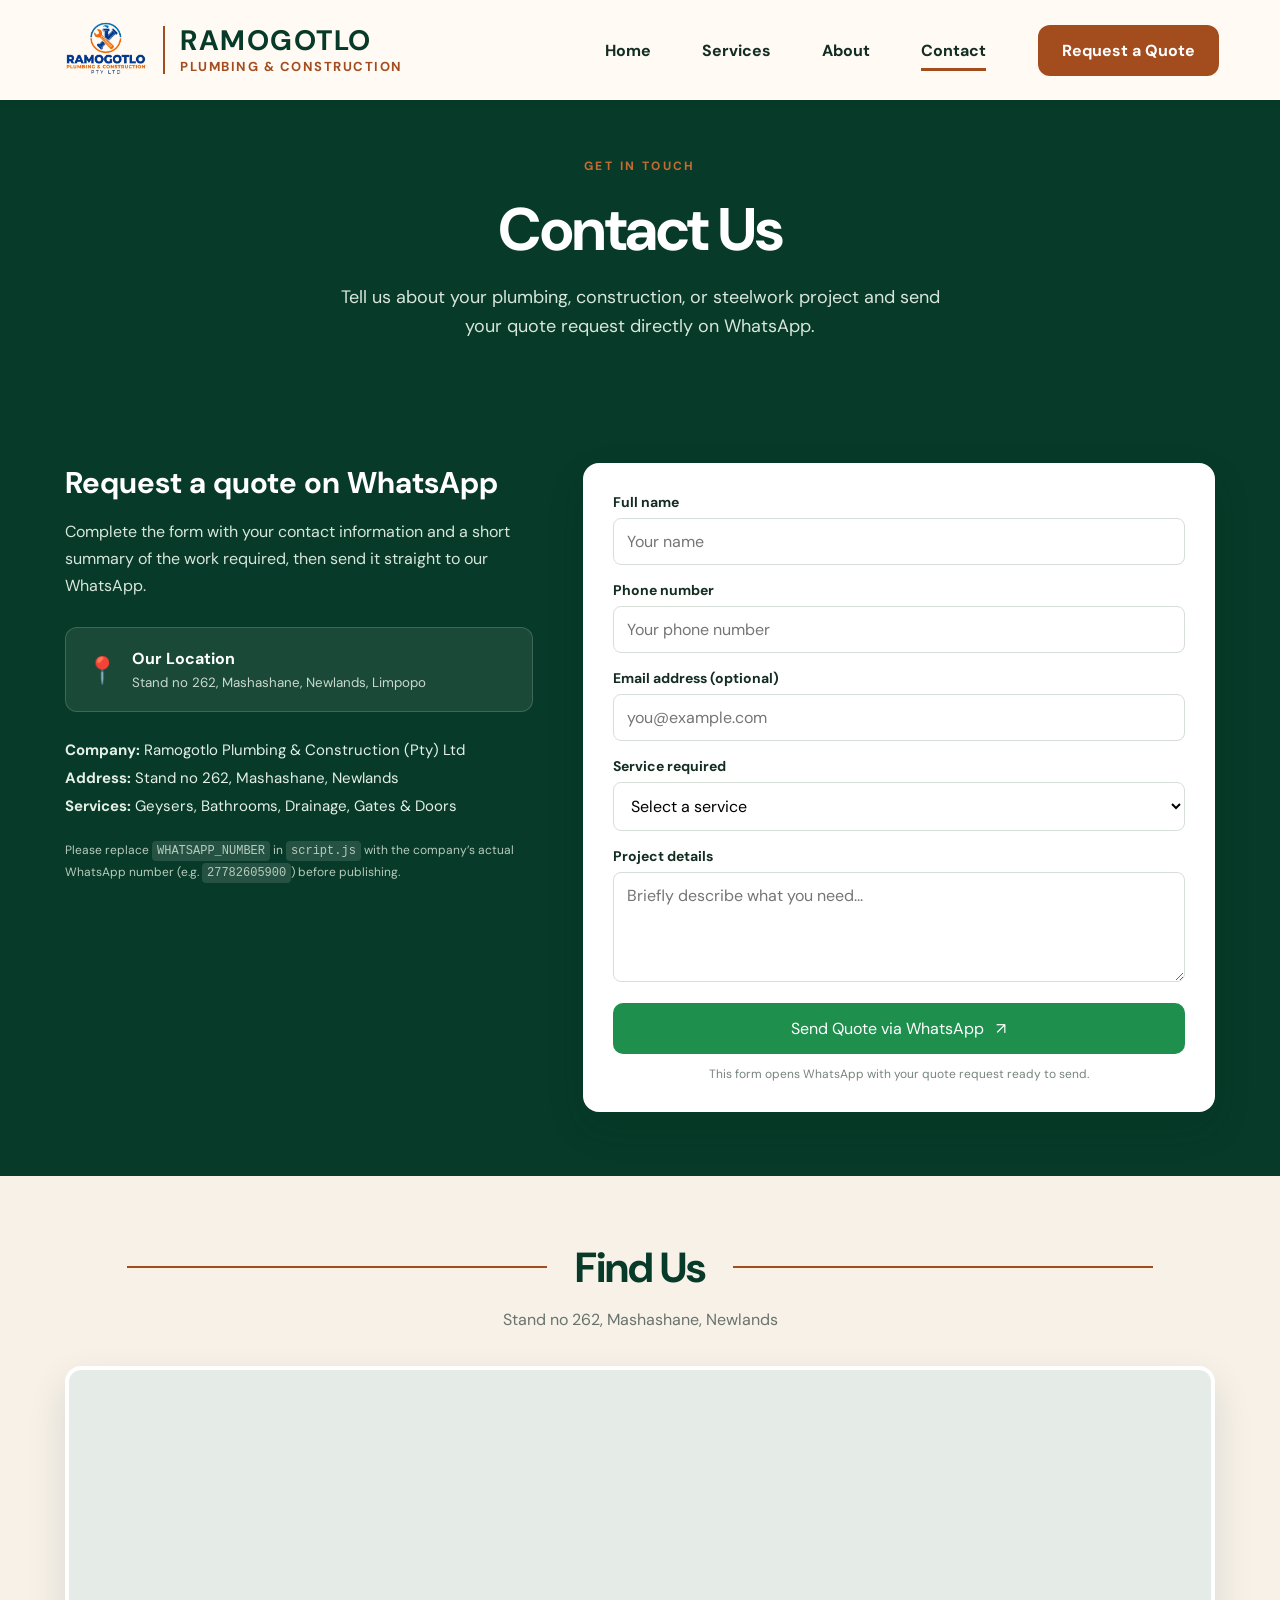
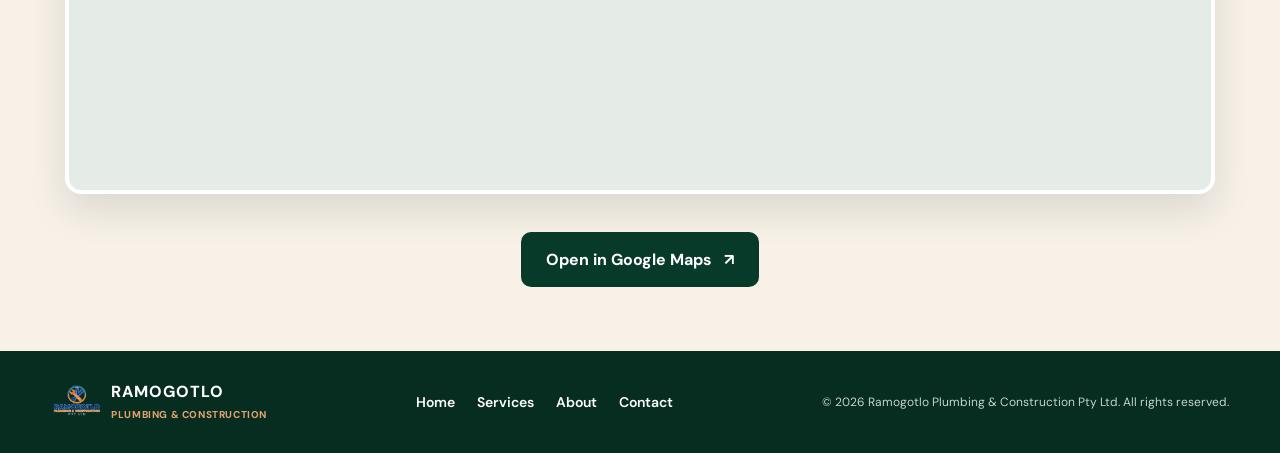
==== contact.html @ 02c61a3a "Add files via upload" ====
<!DOCTYPE html>
<html lang="en">
<head>
  <meta charset="UTF-8">
  <meta name="viewport" content="width=device-width, initial-scale=1.0">
  <meta name="description" content="Contact Ramogotlo Plumbing & Construction Pty Ltd to request a quote via WhatsApp or find our location in Mashashane, Newlands.">
  <title>Contact Us | Ramogotlo Plumbing & Construction</title>
  <link rel="preconnect" href="https://fonts.googleapis.com">
  <link rel="preconnect" href="https://fonts.gstatic.com" crossorigin>
  <link href="https://fonts.googleapis.com/css2?family=DM+Sans:wght@400;500;600;700;800&display=swap" rel="stylesheet">
  <link rel="stylesheet" href="styles.css">
</head>
<body>
  <header class="site-header">
    <a class="brand" href="index.html" aria-label="Ramogotlo home">
      <img src="assets/logo.png" alt="Ramogotlo Plumbing and Construction Pty Ltd logo">
      <span class="brand-copy"><strong>RAMOGOTLO</strong><small>PLUMBING &amp; CONSTRUCTION</small></span>
    </a>
    <button class="menu-toggle" id="menuToggle" aria-label="Open navigation" aria-expanded="false">☰</button>
    <nav id="navMenu" class="nav-menu">
      <a class="nav-link" href="index.html">Home</a>
      <a class="nav-link" href="services.html">Services</a>
      <a class="nav-link" href="about.html">About</a>
      <a class="nav-link active" href="contact.html">Contact</a>
      <a class="nav-quote" href="contact.html">Request a Quote</a>
    </nav>
  </header>

  <main>
    <section class="page-banner">
      <p class="eyebrow">Get in Touch</p>
      <h1>Contact Us</h1>
      <p>Tell us about your plumbing, construction, or steelwork project and send your quote request directly on WhatsApp.</p>
    </section>

    <section class="contact section">
      <div class="contact-layout">
        <div class="contact-copy">
          <h3>Request a quote on WhatsApp</h3>
          <p>Complete the form with your contact information and a short summary of the work required, then send it straight to our WhatsApp.</p>
          
          <div class="contact-note">
            <span class="note-icon">📍</span>
            <div>
              <strong>Our Location</strong>
              <small>Stand no 262, Mashashane, Newlands, Limpopo</small>
            </div>
          </div>

          <div class="contact-details-list">
            <p><strong>Company:</strong> Ramogotlo Plumbing &amp; Construction (Pty) Ltd</p>
            <p><strong>Address:</strong> Stand no 262, Mashashane, Newlands</p>
            <p><strong>Services:</strong> Geysers, Bathrooms, Drainage, Gates &amp; Doors</p>
          </div>
          
          <p class="small-note">Please replace <code>WHATSAPP_NUMBER</code> in <code>script.js</code> with the company’s actual WhatsApp number (e.g. <code>27782605900</code>) before publishing.</p>
        </div>

        <form id="quoteForm" class="quote-form">
          <div class="form-row"><label for="name">Full name</label><input id="name" name="name" required placeholder="Your name"></div>
          <div class="form-row"><label for="phone">Phone number</label><input id="phone" name="phone" type="tel" required placeholder="Your phone number"></div>
          <div class="form-row"><label for="email">Email address (optional)</label><input id="email" name="email" type="email" placeholder="you@example.com"></div>
          <div class="form-row">
            <label for="service">Service required</label>
            <select id="service" name="service" required>
              <option value="" disabled selected>Select a service</option>
              <option value="Plumbing">Plumbing (Geysers, Bathrooms, Drainage)</option>
              <option value="Construction">Construction &amp; Steelwork (Gates, Doors, Brickwork)</option>
              <option value="Both plumbing and construction">Both plumbing and construction</option>
              <option value="Other / Not sure">Other / Not sure</option>
            </select>
          </div>
          <div class="form-row"><label for="details">Project details</label><textarea id="details" name="details" rows="4" required placeholder="Briefly describe what you need..."></textarea></div>
          <button class="button button-whatsapp form-submit" type="submit">Send Quote via WhatsApp <span>↗</span></button>
          <p class="form-help" id="formHelp">This form opens WhatsApp with your quote request ready to send.</p>
        </form>
      </div>
    </section>

    <section class="map-section section">
      <div class="section-heading"><span></span><h2>Find Us</h2><span></span></div>
      <p class="section-intro">Stand no 262, Mashashane, Newlands</p>
      
      <div class="map-container">
        <iframe
          title="Ramogotlo Plumbing & Construction Location - Stand no 262 Mashashane Newlands"
          src="https://maps.google.com/maps?q=Stand%20262,%20Mashashane,%20Newlands,%20Limpopo&t=&z=14&ie=UTF8&iwloc=&output=embed"
          loading="lazy"
          referrerpolicy="no-referrer-when-downgrade"
          allowfullscreen>
        </iframe>
      </div>

      <div class="center-cta">
        <a class="button button-green" href="https://www.google.com/maps/search/?api=1&query=Stand+262+Mashashane+Newlands+Limpopo" target="_blank" rel="noopener noreferrer">
          Open in Google Maps <span>↗</span>
        </a>
      </div>
    </section>
  </main>

  <footer class="footer">
    <a href="index.html" class="footer-brand"><img src="assets/logo.png" alt="Ramogotlo logo"><span>RAMOGOTLO<br><small>PLUMBING &amp; CONSTRUCTION</small></span></a>
    <div class="footer-links">
      <a href="index.html">Home</a>
      <a href="services.html">Services</a>
      <a href="about.html">About</a>
      <a href="contact.html">Contact</a>
    </div>
    <p>© <span id="year"></span> Ramogotlo Plumbing &amp; Construction Pty Ltd. All rights reserved.</p>
  </footer>
  <script src="script.js"></script>
</body>
</html>
---- styles.css ----
:root {
  --green: #073a28;
  --green2: #0b4a33;
  --orange: #a34d1f;
  --orange2: #c46b31;
  --cream: #f7f1e8;
  --text: #132d22;
  --muted: #68736c;
  --white: #fff;
  --shadow: 0 16px 38px rgba(9, 44, 29, .12);
}

* { box-sizing: border-box; }
html { scroll-behavior: smooth; scroll-padding-top: 90px; }
body { margin: 0; font-family: 'DM Sans', Arial, sans-serif; color: var(--text); background: var(--cream); }
a { color: inherit; text-decoration: none; }

/* Header */
.site-header {
  height: 100px;
  padding: 0 clamp(22px, 4.8vw, 72px);
  display: flex;
  align-items: center;
  justify-content: space-between;
  background: #fffaf3;
  position: sticky;
  top: 0;
  z-index: 50;
  box-shadow: 0 2px 12px rgba(0, 0, 0, .04);
}
.brand { display: flex; align-items: center; gap: 12px; min-width: 0; }
.brand img { width: 90px; height: 80px; object-fit: contain; }
.brand-copy { display: flex; flex-direction: column; border-left: 2px solid var(--orange); padding-left: 15px; line-height: 1.05; }
.brand-copy strong { font-size: clamp(20px, 2.2vw, 30px); letter-spacing: 1.5px; color: var(--green); }
.brand-copy small { font-size: 13px; letter-spacing: 1.5px; color: var(--orange); font-weight: 700; margin-top: 5px; }

.nav-menu { display: flex; align-items: center; gap: clamp(20px, 4vw, 54px); }
.nav-link { font-weight: 700; position: relative; padding: 10px 0; }
.nav-link:after { content: ''; position: absolute; bottom: 0; left: 0; width: 0; height: 3px; background: var(--orange); transition: .25s; }
.nav-link:hover:after, .nav-link.active:after { width: 100%; }
.nav-quote { background: var(--orange); color: white; padding: 15px 24px; border-radius: 12px; font-weight: 700; transition: .2s; }
.nav-quote:hover, .button-orange:hover { background: #803b18; transform: translateY(-2px); }
.menu-toggle { display: none; border: 0; background: none; font-size: 26px; color: var(--green); cursor: pointer; }

/* Hero & Page Banners */
.hero { min-height: 510px; position: relative; display: flex; align-items: center; overflow: hidden; background: var(--green); }
.hero-image { position: absolute; inset: 0 0 0 38%; background: url('assets/hero-construction.png') center/cover no-repeat; }
.hero-shade { position: absolute; inset: 0; background: linear-gradient(90deg, #073a28 0%, #073a28 38%, rgba(7, 58, 40, .95) 43%, rgba(7, 58, 40, .15) 66%, transparent 100%); clip-path: polygon(0 0, 51% 0, 38% 100%, 0 100%); }
.hero-content { position: relative; z-index: 2; color: white; padding: 55px clamp(28px, 4.5vw, 70px); max-width: 660px; }
.eyebrow { text-transform: uppercase; letter-spacing: 2.4px; font-size: 12px; font-weight: 800; color: var(--orange2); margin: 0 0 16px; }
.hero h1 { font-size: clamp(44px, 6vw, 82px); line-height: .98; margin: 0; font-weight: 800; letter-spacing: -2px; }
.hero-subtitle { font-size: clamp(17px, 2vw, 23px); margin: 20px 0 30px; color: #f5f4ed; }
.hero-actions { display: flex; gap: 14px; flex-wrap: wrap; }

.page-banner {
  background: var(--green);
  color: white;
  padding: 58px clamp(22px, 4.8vw, 72px);
  text-align: center;
}
.page-banner h1 { font-size: clamp(36px, 5vw, 60px); margin: 0 0 14px; letter-spacing: -1.5px; }
.page-banner p:not(.eyebrow) { max-width: 620px; margin: 0 auto; color: #d8e6dc; font-size: 18px; line-height: 1.6; }

/* Buttons */
.button { display: inline-flex; align-items: center; justify-content: center; gap: 12px; padding: 15px 23px; border-radius: 10px; font-weight: 700; transition: .2s; border: 2px solid transparent; cursor: pointer; }
.button-orange { background: var(--orange2); color: white; }
.button-green { background: var(--green); color: white; }
.button-green:hover { background: var(--green2); transform: translateY(-2px); }
.button-outline { border-color: white; color: white; background: transparent; }
.button-outline:hover { background: white; color: var(--green); }
.center-cta { text-align: center; margin-top: 38px; }

/* Sections & Grids */
.section { padding: 64px clamp(22px, 4vw, 60px); }
.services { background: var(--cream); }
.section-heading { display: flex; align-items: center; gap: 28px; justify-content: center; margin-bottom: 14px; }
.section-heading span { height: 2px; background: var(--orange); flex: 1; max-width: 420px; }
.section-heading h2 { font-size: clamp(28px, 4vw, 42px); letter-spacing: -1px; margin: 0; color: var(--green); text-align: center; }
.section-intro { text-align: center; color: var(--muted); margin: 12px 0 36px; }

.service-grid-4 { display: grid; grid-template-columns: repeat(4, minmax(0, 1fr)); gap: 22px; max-width: 1380px; margin: auto; }
.service-grid-3 { display: grid; grid-template-columns: repeat(3, minmax(0, 1fr)); gap: 25px; max-width: 1360px; margin: auto; }

.service-card { overflow: hidden; border-radius: 14px; background: white; box-shadow: var(--shadow); display: flex; flex-direction: column; }
.service-card img { display: block; width: 100%; height: 230px; object-fit: cover; }
.service-card-content { padding: 22px 24px 26px; display: flex; flex-direction: column; flex: 1; }
.service-card h3 { margin: 0 0 10px; font-size: 22px; color: var(--green); }
.service-card p { margin: 0 0 18px; color: var(--muted); line-height: 1.6; font-size: 15px; flex: 1; }
.service-card a { font-weight: 700; color: var(--orange); display: inline-flex; gap: 8px; }
.service-card a:hover { gap: 13px; }

/* About & Values */
.about { display: grid; grid-template-columns: 1.05fr .95fr; gap: 55px; align-items: center; background: #fffaf3; }
.about-text { max-width: 600px; }
.about h2 { font-size: clamp(35px, 4.5vw, 54px); line-height: 1.1; margin: 0 0 20px; color: var(--green); letter-spacing: -1.5px; }
.about h2 span { color: var(--orange); }
.about-text > p:not(.eyebrow) { line-height: 1.75; color: var(--muted); }
.about .button { margin-top: 16px; }
.about-visual { border-radius: 16px; overflow: hidden; box-shadow: var(--shadow); min-height: 360px; }
.about-visual img { width: 100%; height: 100%; min-height: 360px; object-fit: cover; }

.values { background: var(--cream); }
.values-grid { display: grid; grid-template-columns: repeat(3, minmax(0, 1fr)); gap: 24px; max-width: 1200px; margin: 32px auto 0; }
.value-card { background: white; padding: 28px; border-radius: 14px; box-shadow: var(--shadow); border-top: 4px solid var(--orange); }
.value-card h3 { margin: 0 0 10px; color: var(--green); font-size: 21px; }
.value-card p { margin: 0; color: var(--muted); line-height: 1.65; }

/* CTA Banner */
.cta-banner { background: var(--green2); color: white; padding: 48px clamp(22px, 4.8vw, 72px); }
.cta-banner-inner { max-width: 1200px; margin: auto; display: flex; align-items: center; justify-content: space-between; gap: 24px; flex-wrap: wrap; }
.cta-banner h2 { margin: 0 0 8px; font-size: clamp(26px, 3.5vw, 36px); }
.cta-banner p { margin: 0; color: #d8e6dc; }

/* Contact */
.contact { background: var(--green); color: white; }
.contact-layout { max-width: 1150px; margin: auto; display: grid; grid-template-columns: .85fr 1.15fr; gap: 50px; align-items: start; }
.contact-copy h3 { font-size: 30px; margin: 0 0 15px; }
.contact-copy > p { line-height: 1.7; color: #d8e6dc; }
.contact-note { display: flex; align-items: center; gap: 14px; margin: 28px 0; padding: 20px; background: rgba(255, 255, 255, .08); border: 1px solid rgba(255, 255, 255, .16); border-radius: 12px; }
.note-icon { font-size: 26px; color: #e8a16a; }
.contact-note strong, .contact-note small { display: block; }
.contact-note small { margin-top: 5px; color: #c9d9ce; }
.contact-details-list p { margin: 8px 0; color: #e4efe8; font-size: 15px; }
.small-note { font-size: 12px !important; color: #b8cbbf !important; margin-top: 24px; }
.small-note code { background: rgba(255, 255, 255, .12); padding: 3px 5px; border-radius: 4px; }

.quote-form { background: #fff; color: var(--text); padding: 30px; border-radius: 16px; box-shadow: var(--shadow); }
.form-row { margin-bottom: 16px; }
.form-row label { display: block; font-weight: 700; font-size: 14px; margin-bottom: 7px; }
.form-row input, .form-row select, .form-row textarea { width: 100%; border: 1px solid #d7ded8; border-radius: 8px; padding: 12px 13px; font: inherit; outline: none; background: #fff; }
.form-row input:focus, .form-row select:focus, .form-row textarea:focus { border-color: var(--orange2); box-shadow: 0 0 0 3px rgba(196, 107, 49, .14); }
.form-row textarea { resize: vertical; }
.form-submit { width: 100%; font: inherit; border: 0; }
.form-help { text-align: center; color: #77847c; font-size: 12px; margin: 12px 0 0; }

/* Footer */
.footer { display: flex; align-items: center; justify-content: space-between; flex-wrap: wrap; gap: 20px; padding: 25px clamp(22px, 4vw, 60px); background: #062d20; color: white; }
.footer-brand { display: flex; align-items: center; gap: 8px; }
.footer-brand img { width: 52px; height: 52px; object-fit: contain; }
.footer-brand span { font-weight: 800; letter-spacing: 1px; }
.footer-brand small { font-size: 10px; color: #e2a071; letter-spacing: .6px; }
.footer-links { display: flex; gap: 22px; font-size: 14px; font-weight: 600; }
.footer-links a:hover { color: #e2a071; }
.footer p { font-size: 12px; color: #c5d4ca; margin: 0; }

/* Responsive */
@media (max-width: 1050px) {
  .service-grid-4 { grid-template-columns: repeat(2, minmax(0, 1fr)); }
  .service-grid-3 { grid-template-columns: repeat(2, minmax(0, 1fr)); }
}

@media (max-width: 900px) {
  .site-header { height: 82px; }
  .brand img { width: 68px; height: 66px; }
  .brand-copy strong { font-size: 22px; }
  .brand-copy small { font-size: 10px; }
  .nav-menu { gap: 20px; }
  .nav-quote { padding: 12px 15px; }
  .hero { min-height: 460px; }
  .hero-image { left: 30%; }
  .hero-shade { clip-path: polygon(0 0, 58% 0, 46% 100%, 0 100%); }
  .contact-layout, .about { gap: 30px; }
}

@media (max-width: 680px) {
  .site-header { padding: 0 16px; }
  .brand { gap: 6px; }
  .brand img { width: 55px; height: 60px; }
  .brand-copy { padding-left: 9px; }
  .brand-copy strong { font-size: 17px; letter-spacing: .8px; }
  .brand-copy small { font-size: 8px; letter-spacing: .8px; }
  .menu-toggle { display: block; }
  .nav-menu { position: absolute; top: 82px; left: 0; right: 0; background: #fffaf3; display: none; flex-direction: column; align-items: stretch; padding: 16px 22px 22px; gap: 5px; box-shadow: 0 12px 22px rgba(0, 0, 0, .12); }
  .nav-menu.open { display: flex; }
  .nav-link { padding: 12px; }
  .nav-link:after { display: none; }
  .nav-quote { text-align: center; margin-top: 8px; }
  .hero { min-height: 560px; align-items: flex-end; }
  .hero-image { inset: 0; background-position: 60% center; }
  .hero-shade { clip-path: none; background: linear-gradient(0deg, rgba(4, 44, 29, .98) 0%, rgba(4, 44, 29, .88) 55%, rgba(4, 44, 29, .15) 100%); }
  .hero-content { padding: 45px 24px 50px; }
  .hero h1 { font-size: 54px; }
  .service-grid-4, .service-grid-3, .values-grid, .about, .contact-layout { grid-template-columns: 1fr; }
  .footer { flex-direction: column; text-align: center; }
}
/* Map Section */
.map-section {
  background: var(--cream);
}
.map-container {
  max-width: 1150px;
  margin: 0 auto;
  border-radius: 16px;
  overflow: hidden;
  box-shadow: var(--shadow);
  border: 4px solid white;
  background: #e5ece8;
}
.map-container iframe {
  display: block;
  width: 100%;
  height: 420px;
  border: 0;
}
@media (max-width: 680px) {
  .map-container iframe {
    height: 300px;
  }
}
.button-whatsapp {
  background: #1f8f4e;
  color: white;
}
.button-whatsapp:hover {
  background: #18723e;
  transform: translateY(-2px);
}
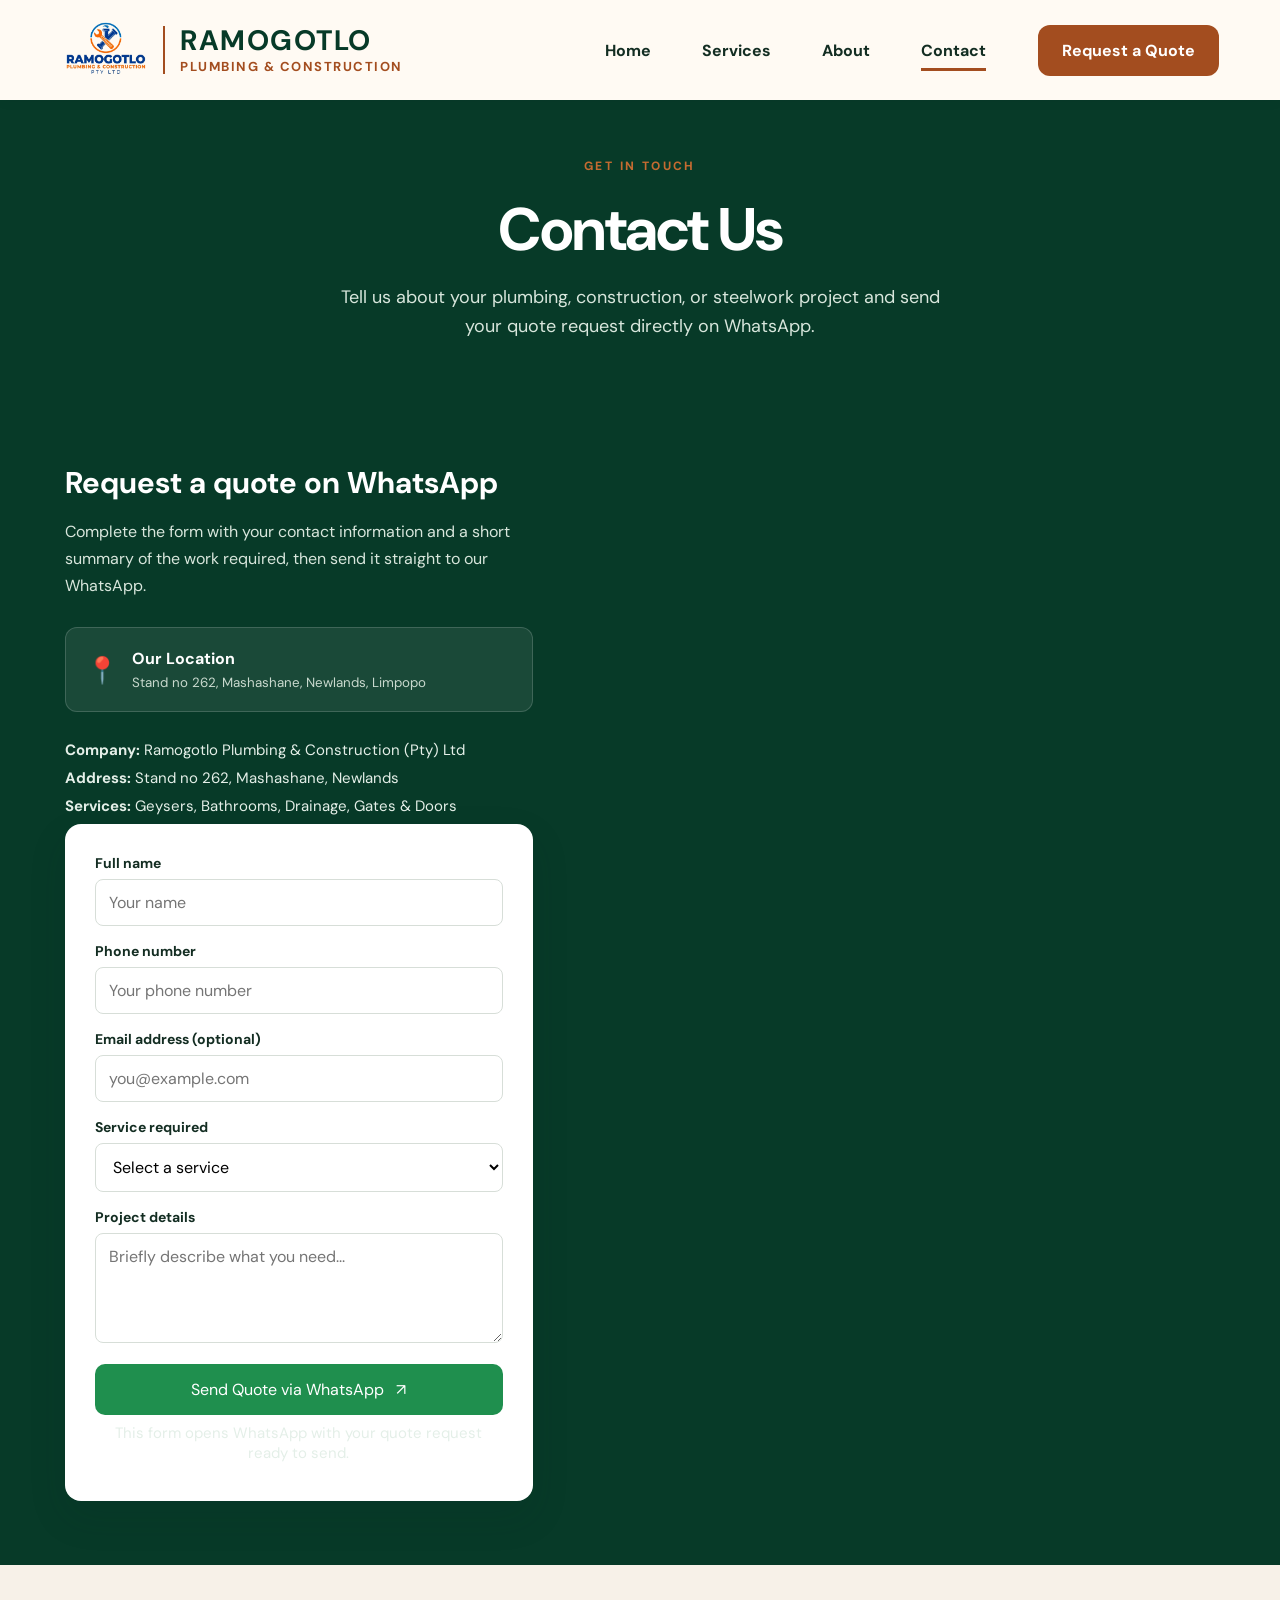
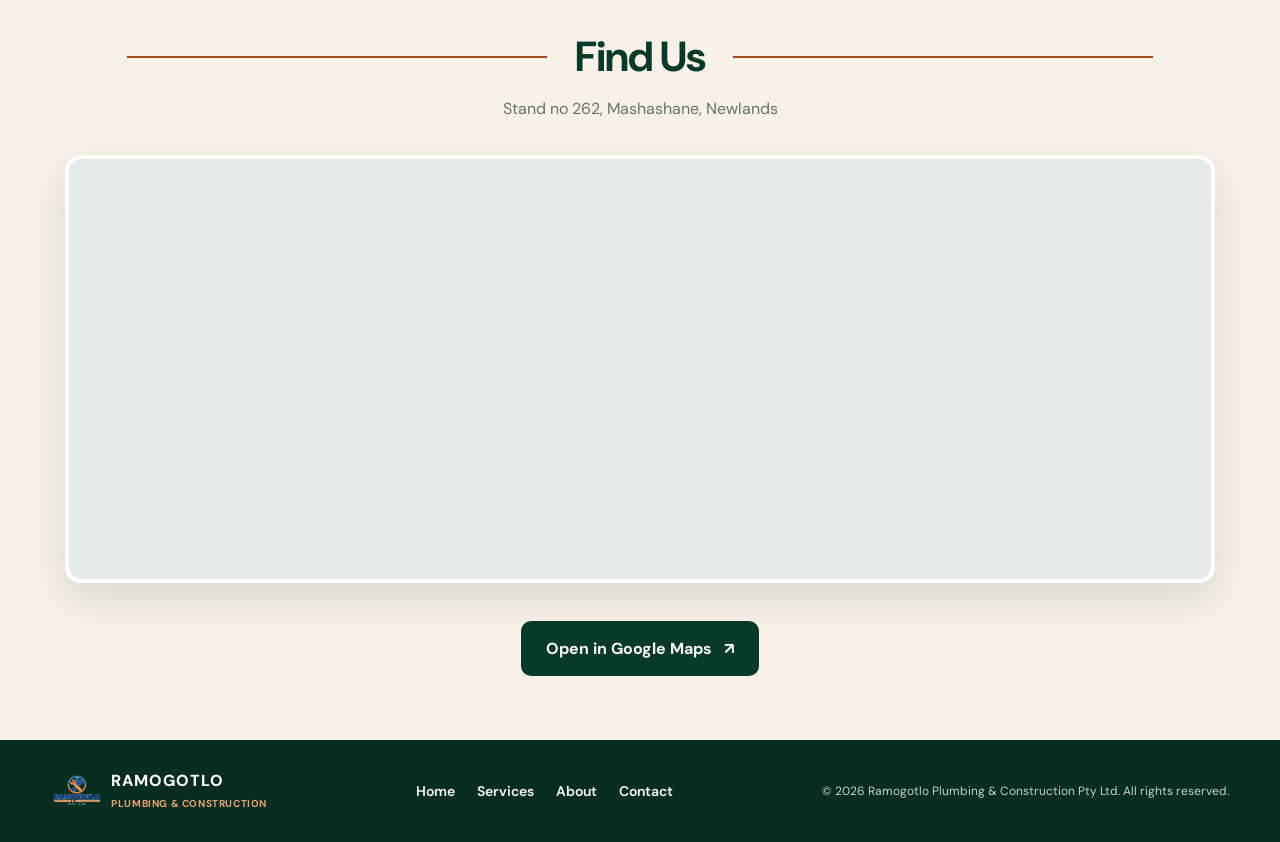
==== commit 222f0af2: "Update contact.html" ====
--- a/contact.html
+++ b/contact.html
@@ -51,10 +51,7 @@
             <p><strong>Company:</strong> Ramogotlo Plumbing &amp; Construction (Pty) Ltd</p>
             <p><strong>Address:</strong> Stand no 262, Mashashane, Newlands</p>
             <p><strong>Services:</strong> Geysers, Bathrooms, Drainage, Gates &amp; Doors</p>
-          </div>
-          
-          <p class="small-note">Please replace <code>WHATSAPP_NUMBER</code> in <code>script.js</code> with the company’s actual WhatsApp number (e.g. <code>27782605900</code>) before publishing.</p>
-        </div>
+       
 
         <form id="quoteForm" class="quote-form">
           <div class="form-row"><label for="name">Full name</label><input id="name" name="name" required placeholder="Your name"></div>
@@ -111,4 +108,4 @@
   </footer>
   <script src="script.js"></script>
 </body>
-</html>+</html>
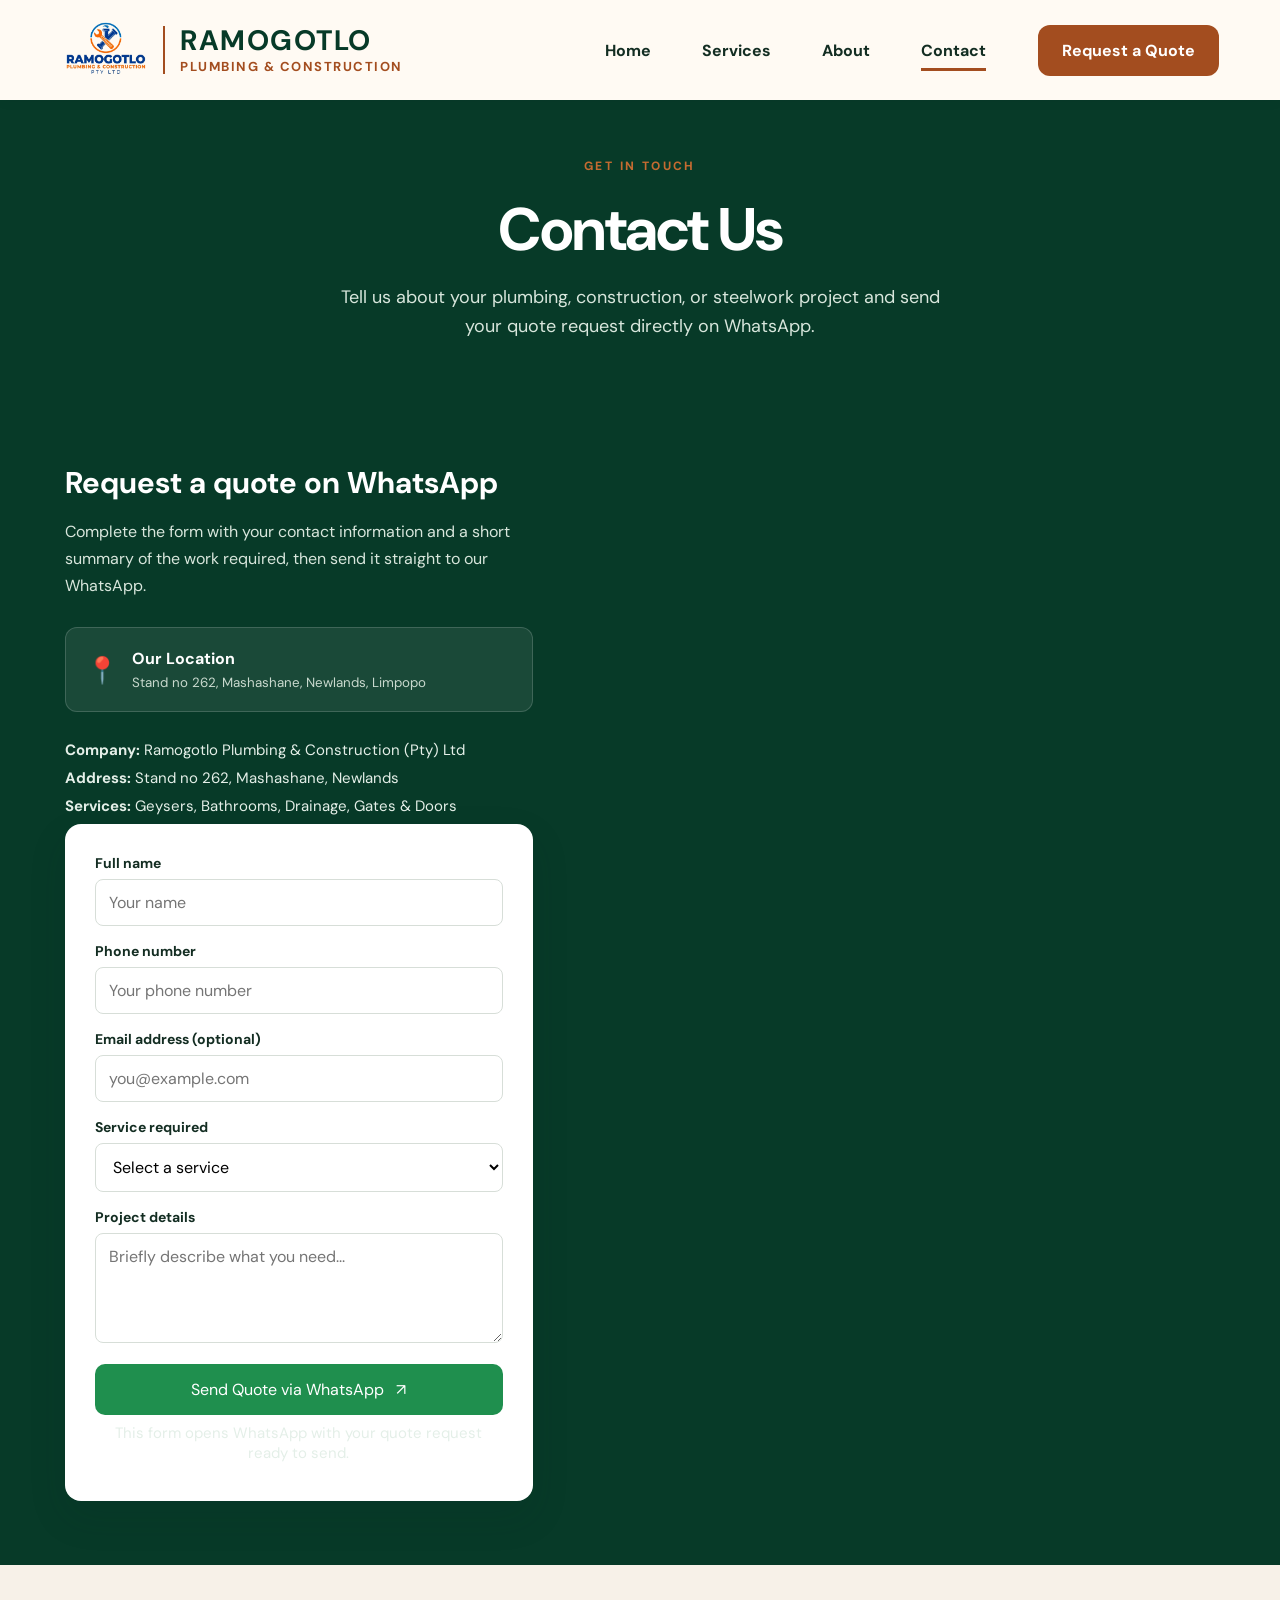
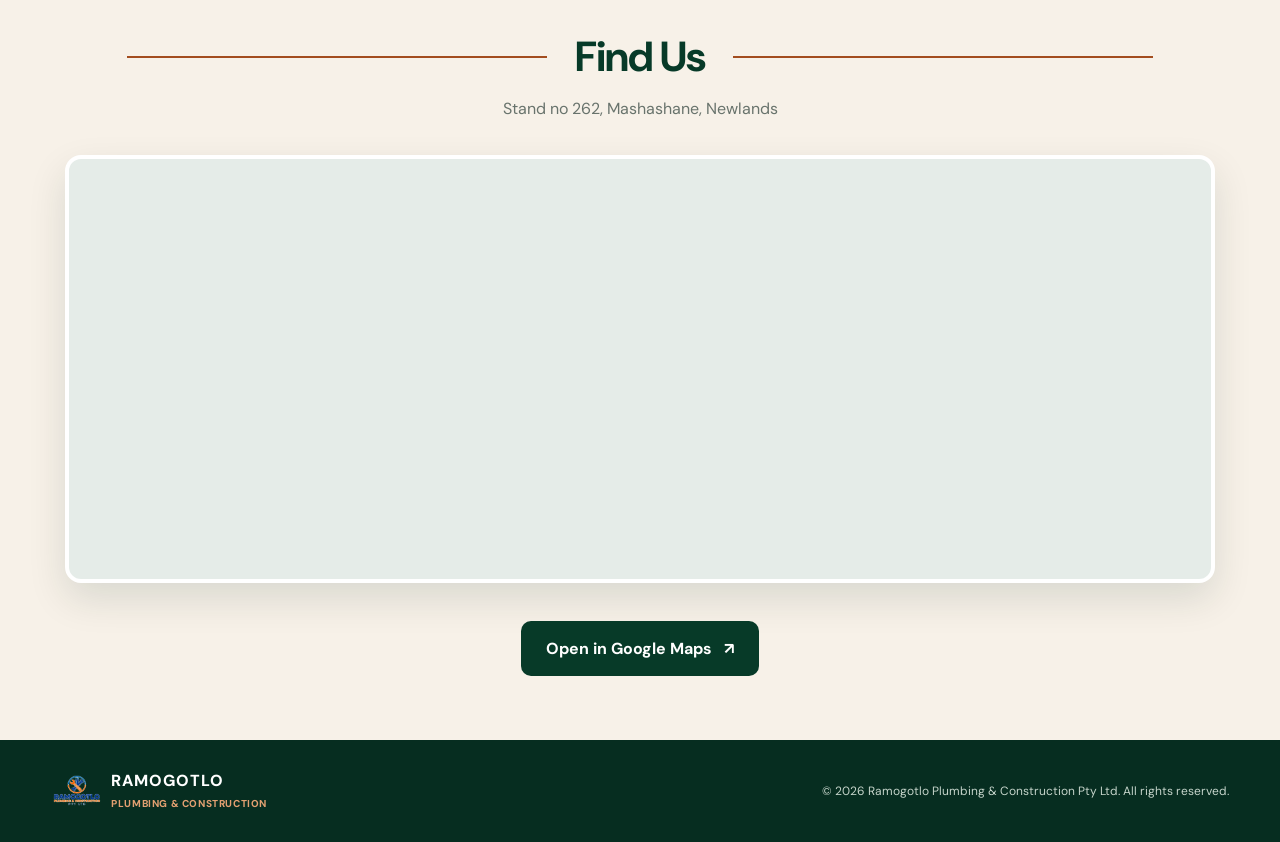
==== commit fbfe3984: "Update contact.html" ====
--- a/contact.html
+++ b/contact.html
@@ -98,12 +98,7 @@
 
   <footer class="footer">
     <a href="index.html" class="footer-brand"><img src="assets/logo.png" alt="Ramogotlo logo"><span>RAMOGOTLO<br><small>PLUMBING &amp; CONSTRUCTION</small></span></a>
-    <div class="footer-links">
-      <a href="index.html">Home</a>
-      <a href="services.html">Services</a>
-      <a href="about.html">About</a>
-      <a href="contact.html">Contact</a>
-    </div>
+    
     <p>© <span id="year"></span> Ramogotlo Plumbing &amp; Construction Pty Ltd. All rights reserved.</p>
   </footer>
   <script src="script.js"></script>
